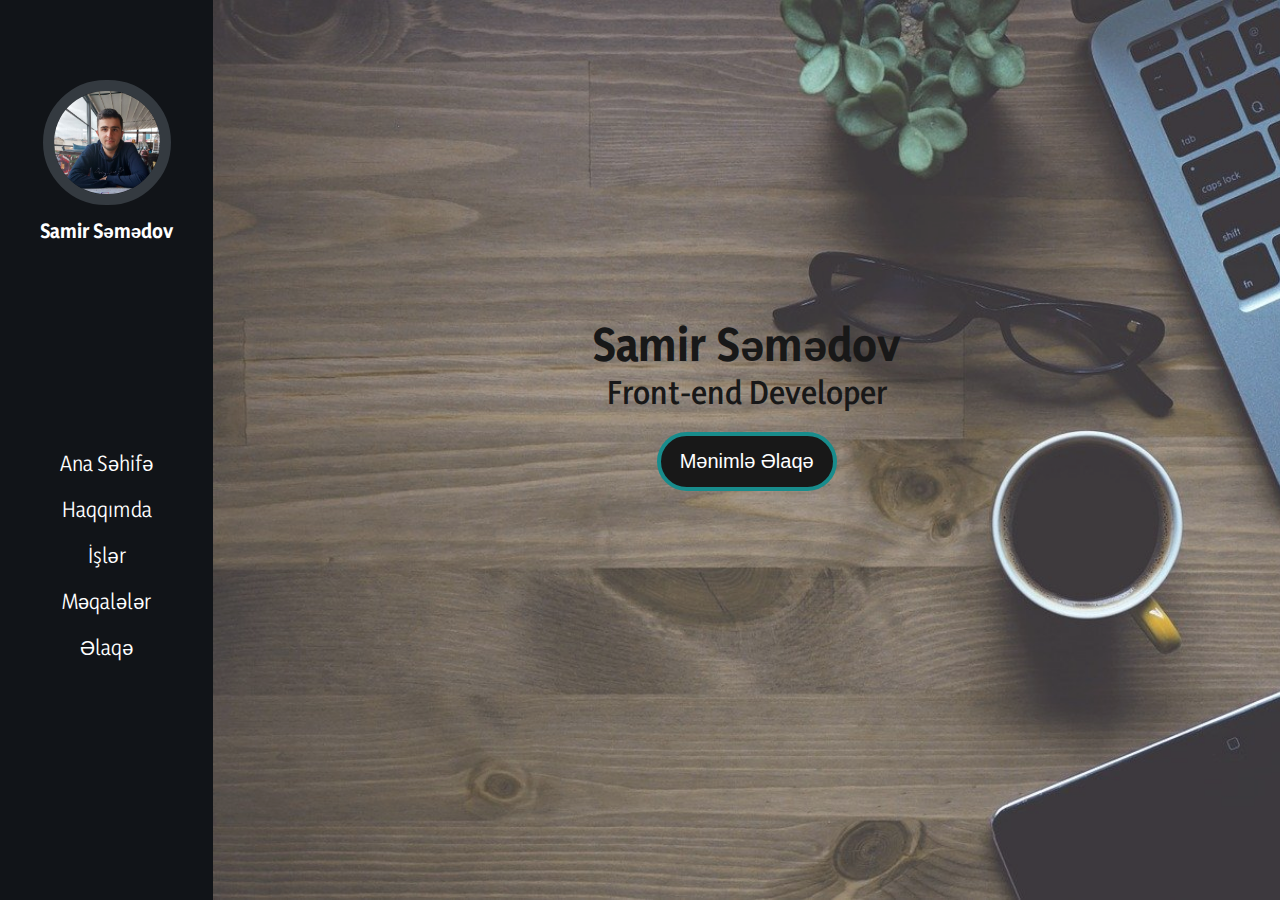
==== UI/my-portfolio/index.html @ aa6d2938 "portfolio" ====
<!DOCTYPE html>
<html lang="en">

<head>
    <meta charset="UTF-8">
    <meta http-equiv="X-UA-Compatible" content="IE=edge">
    <meta name="viewport" content="width=device-width, initial-scale=1.0">
    <title>My Portfolio</title>
    <link rel="stylesheet" href="css/index.css">
    <link rel="stylesheet" href="https://use.fontawesome.com/releases/v5.15.4/css/all.css"
    integrity="sha384-DyZ88mC6Up2uqS4h/KRgHuoeGwBcD4Ng9SiP4dIRy0EXTlnuz47vAwmeGwVChigm" crossorigin="anonymous">
</head>

<body>
    <header>
        <div class="head d-flex">
            <div class="col-2 none">
                <div class="navbar-container">
                    <div class="navbar-img">
                        <img src="img/me1.jpeg" alt="me">
                        <h3>Samir Səmədov</h3>
                    </div>
                    <div class="navbar-content">
                        <ul>
                            <li><a href="index.html">Ana Səhifə</a></li>
                            <li><a href="about/index.html">Haqqımda</a></li>
                            <li><a href="portfolio/index.html">İşlər</a></li>
                            <li><a href="#">Məqalələr</a></li>
                            <li><a href="#">Əlaqə</a></li>
                        </ul>
                        <div class="social">
                            <a href="https://www.facebook.com/samir.sov.9655/"><i class="fab fa-facebook"></i></a>
                            <a href="https://www.instagram.com/s1mir_/"><i class="fab fa-instagram"></i></a>
                            <a href="https://www.linkedin.com/in/samir-samedov-3b8660205/"><i class="fab fa-linkedin"></i></a>
                            <a href="https://github.com/samadov-samir/"><i class="fab fa-github"></i></a>
                        </div>
                    </div>
                </div>
            </div>
            <div class="col-10">
                <div class="navbar-img-content">
                    <div class="navbar-head">
                        <ul>
                            <li><a href="index.html">Ana Səhifə</a></li>
                            <li><a href="about/index.html">Haqqımda</a></li>
                            <li><a href="portfolio/index.html">İşlər</a></li>
                            <li><a href="#">Məqalələr</a></li>
                            <li><a href="#">Əlaqə</a></li>
                        </ul>
                    </div>
                    <div class="navbar-cnt">
                        <h1>Samir Səmədov</h1>
                        <p>Front-end Developer</p>
                        <div class="button">
                            <button class="btn">Mənimlə Əlaqə</button>
                        </div>
                    </div>
                    <div class="social">
                        <a href="https://www.facebook.com/samir.sov.9655/"><i class="fab fa-facebook"></i></a>
                        <a href="https://www.instagram.com/s1mir_/"><i class="fab fa-instagram"></i></a>
                        <a href="https://www.linkedin.com/in/samir-samedov-3b8660205/"><i class="fab fa-linkedin"></i></a>
                        <a href="https://github.com/samadov-samir/"><i class="fab fa-github"></i></a>
                    </div>
                </div>
            </div>
        </div>
    </header>
</body>

</html>
---- UI/my-portfolio/css/index.css ----
@import url('https://fonts.googleapis.com/css2?family=Yaldevi:wght@200;300;400;500;600;700&display=swap');

* {
    margin: 0;
    padding: 0;
    box-sizing: border-box;
}

body {
    font-family: 'Yaldevi', sans-serif;
}

a {
    text-decoration: none;
}

.d-flex {
    display: flex;
    justify-content: space-between;
}

ul li {
    list-style-type: none;
}

.col-1 {
    width: calc((100% / 12) * 1);
}

.col-2 {
    width: calc((100% / 12) * 2);
}

.col-3 {
    width: calc((100% / 12) * 3);
}

.col-4 {
    width: calc((100% / 12) * 4);
}

.col-5 {
    width: calc((100% / 12) * 5);
}

.col-6 {
    width: calc((100% / 12) * 6);
}

.col-7 {
    width: calc((100% / 12) * 7);
}

.col-8 {
    width: calc((100% / 12) * 8);
}

.col-9 {
    width: calc((100% / 12) * 9);
}

.col-10 {
    width: calc((100% / 12) * 10);
}

.col-11 {
    width: calc((100% / 12) * 11);
}

.col-12 {
    width: calc((100% / 12) * 12);
}

.navbar-container {
    background: #111418;
    height: 100vh;
}

.navbar-container .navbar-img {
    padding: 80px 0;
    height: 50%;
}

.navbar-container .navbar-img img {
    width: 60%;
    border-radius: 110px;
    border: 11px solid #343A40;
    margin: 0 auto;
    display: block;
}

.navbar-container .navbar-img h3 {
    text-align: center;
    color: white;
    padding-top: 13px;
}

.navbar-container .navbar-content {
    text-align: center;
}

.navbar-container .navbar-content ul li {
    padding-bottom: 20px;
}

.navbar-container .navbar-content ul li a {
    color: white;
    padding-bottom: 20px;
    font-size: 20px;
}

.navbar-container .navbar-content ul li a:hover {
    color: #1EB287;
    transition: all 0.6s ease;
}

.navbar-container .navbar-content ul li a:active {
    color: #1EB287;
}

.navbar-container .navbar-content .social {
    color: teal;
    padding-top: 40px;
    padding-right: 20px;
    font-size: 26px;
}

.navbar-container .navbar-content .social a {
    padding-right: 20px;
}

.navbar-container .navbar-content .social a i {
    color: teal;
}

.navbar-container .navbar-content .social a i:hover {
    color: tomato;
    transition: all 0.6s ease;
}

.navbar-img-content {
    background-image: url(../img//background.jpg);
    background-size: cover;
    background-position: center center;
    height: 100vh;
    opacity: 0.9;
}

.navbar-img-content .navbar-cnt {
    text-align: center;
    position: relative;
    top: 35%;
}

.navbar-img-content .navbar-cnt h1 {
    color: #000000;
    font-size: 43px;
}

.navbar-img-content .navbar-cnt p {
    color: #000000;
    font-size: 30px;
    font-weight: 600;
}

.navbar-img-content .button .btn {
    margin-top: 20px;
}

.navbar-img-content .button .btn {
    padding: 14px 19px;
    border-radius: 37px;
    background: black;
    color: white;
    border: 4px solid teal;
    font-size: 20px;
}

.navbar-img-content .button .btn:hover {
    background: teal;
    transition: all 0.6s ease;
    cursor: pointer;
}

.navbar-head {
    height: 100px;
    display: none;
    padding-left: 10px;
    margin: 0 auto;
}

.navbar-head ul li {
    float: left;
}

.navbar-head ul li {
    color: white;
    font-size: 15px;
    padding: 38px;
}

.navbar-head ul li a {
    color: white;
    font-size: 22px;
}

.navbar-head ul li a:hover {
    color: #1EB287;
    transition: all 0.6s ease;
}
.social {
    display: none;
    color: teal;
    padding-top: 40px;
    padding-right: 20px;
    font-size: 24px;
    padding-left: 10px;
    text-align: center;
    margin-top: 250px;
}

.social a {
    padding-right: 20px;
}
.social a i {
    color: yellow;
}
.social a i:hover {
    color: tomato;
    transition: all 0.6s ease;
}
@media only screen and (max-width: 800px) {
    .none {
        display: none;
    }
    .social{
        display: block;
    }
}

@media only screen and (max-width: 700px) {
    .none {
        display: none;
    }
    .none2{
        display: none;
    }
    .col-9 {
        width: 100%;
    }
    .col-10{
        width: 100%;
    }
    .navbar-head {
        display: block;
        height: 50px;
        font-size: 12px;
    }

    .navbar-img-content .navbar-cnt {
        text-align: center;
        position: relative;
        top: 25%;
    }
}

@media only screen and (max-width: 695px) {
    .navbar-head ul li {
        padding: 10px;
    }
}
@media only screen and (max-width: 415px) {
    .navbar-head ul li {
        padding: 7px;
    }
    .navbar-head ul li a {
        color: white;
        font-size: 16px;
    }
    .navbar-head {
        height: 40px;
    }
}
@media only screen and (max-width: 788px) {
    .navbar-head ul li {
        padding: 7px;
    }
    .navbar-head ul li a {
        color: white;
        font-size: 14px;
    }
    .navbar-head {
        height: 40px;
    }

}
@media only screen and (max-width: 360px) {
    .navbar-head ul li {
        padding: 7px;
    }
    .navbar-head ul li a {
        color: white;
        font-size: 14px;
    }
    .navbar-head {
        height: 40px;
    }

}
@media only screen and (max-width: 320px) {
    .navbar-head ul li {
        padding: 7px;
    }
    .navbar-head ul li a {
        color: white;
        font-size: 13px;
    }
    .navbar-head {
        height: 40px;
    }

}
@media only screen and (max-width: 505px) {
    .navbar-head ul li {
        padding: 7px;
    }
    .navbar-head ul li a {
        color: white;
        font-size: 13px;
    }
    .navbar-head {
        height: 40px;
    }

}
@media only screen and (max-width: 281px) {
    .navbar-head ul li {
        padding: 7px;
    }
    .navbar-head ul li a {
        color: white;
        font-size: 10px;
    }
    .navbar-head {
        height: 40px;
    }

}
@media only screen and (max-width: 800px) {
    .col-10{
        width: 100%;
    }
    .navbar-head{
        display: block;
    }
}
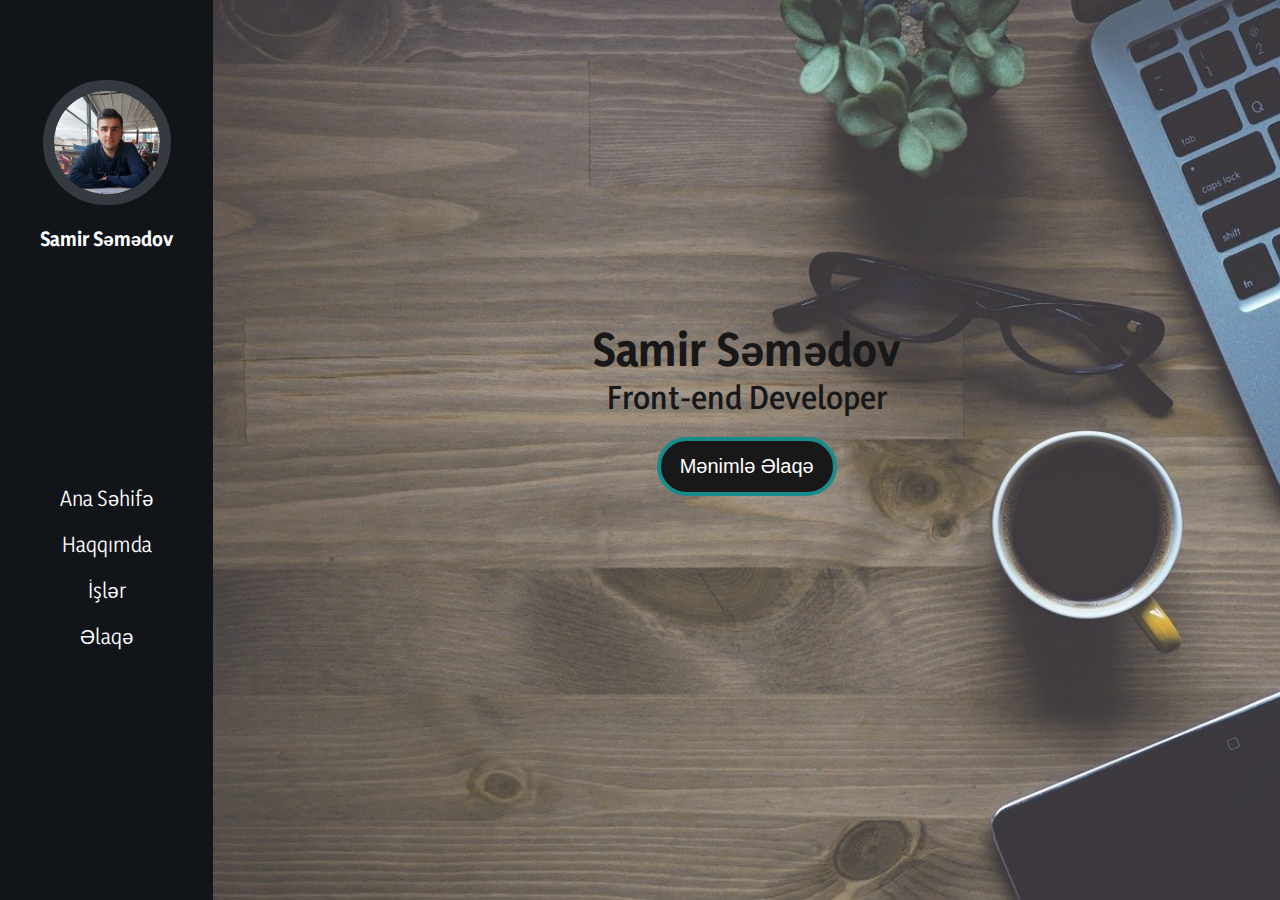
==== commit a706b716: "portoflio" ====
--- a/UI/my-portfolio/index.html
+++ b/UI/my-portfolio/index.html
@@ -25,10 +25,10 @@
                             <li><a href="index.html">Ana Səhifə</a></li>
                             <li><a href="about/index.html">Haqqımda</a></li>
                             <li><a href="portfolio/index.html">İşlər</a></li>
-                            <li><a href="#">Məqalələr</a></li>
+                            <!--<li><a href="#">Məqalələr</a></li>-->
                             <li><a href="#">Əlaqə</a></li>
                         </ul>
-                        <div class="social">
+                        <div class="navbar-social">
                             <a href="https://www.facebook.com/samir.sov.9655/"><i class="fab fa-facebook"></i></a>
                             <a href="https://www.instagram.com/s1mir_/"><i class="fab fa-instagram"></i></a>
                             <a href="https://www.linkedin.com/in/samir-samedov-3b8660205/"><i class="fab fa-linkedin"></i></a>
@@ -44,8 +44,8 @@
                             <li><a href="index.html">Ana Səhifə</a></li>
                             <li><a href="about/index.html">Haqqımda</a></li>
                             <li><a href="portfolio/index.html">İşlər</a></li>
-                            <li><a href="#">Məqalələr</a></li>
-                            <li><a href="#">Əlaqə</a></li>
+                            <!--<li><a href="#">Məqalələr</a></li>-->
+                            <li><a href="contact/index.html">Əlaqə</a></li>
                         </ul>
                     </div>
                     <div class="navbar-cnt">
--- a/UI/my-portfolio/css/index.css
+++ b/UI/my-portfolio/css/index.css
@@ -92,12 +92,17 @@
 .navbar-container .navbar-img h3 {
     text-align: center;
     color: white;
-    padding-top: 13px;
+    padding-top: 21px;
 }
 
 .navbar-container .navbar-content {
     text-align: center;
 }
+
+.navbar-container .navbar-content ul {
+    margin-top: 35px;
+}
+
 
 .navbar-container .navbar-content ul li {
     padding-bottom: 20px;
@@ -185,8 +190,9 @@
 .navbar-head {
     height: 100px;
     display: none;
-    padding-left: 10px;
+    padding-left: 60px;
     margin: 0 auto;
+    text-align: center;
 }
 
 .navbar-head ul li {
@@ -195,7 +201,7 @@
 
 .navbar-head ul li {
     color: white;
-    font-size: 15px;
+    font-size: 20px;
     padding: 38px;
 }
 
@@ -209,16 +215,14 @@
     transition: all 0.6s ease;
 }
 .social {
-    display: none;
     color: teal;
-    padding-top: 40px;
+    padding-top: 50px;
     padding-right: 20px;
     font-size: 24px;
-    padding-left: 10px;
+    margin-left: 35px;
     text-align: center;
     margin-top: 250px;
 }
-
 .social a {
     padding-right: 20px;
 }
@@ -226,6 +230,26 @@
     color: yellow;
 }
 .social a i:hover {
+    color: tomato;
+    transition: all 0.6s ease;
+}
+.navbar-social {
+    padding-top: 10px;
+    padding-right: 15px;
+    font-size: 24px;
+    padding-left: 20px;
+    text-align: center;
+}
+.navbar-cnt{
+    padding-top: 5px;
+}
+.navbar-social a {
+    padding-right: 20px;
+}
+.navbar-social a i {
+    color: teal;
+}
+.navbar-social a i:hover {
     color: tomato;
     transition: all 0.6s ease;
 }
@@ -254,7 +278,7 @@
     .navbar-head {
         display: block;
         height: 50px;
-        font-size: 12px;
+        font-size: 15px;
     }
 
     .navbar-img-content .navbar-cnt {
